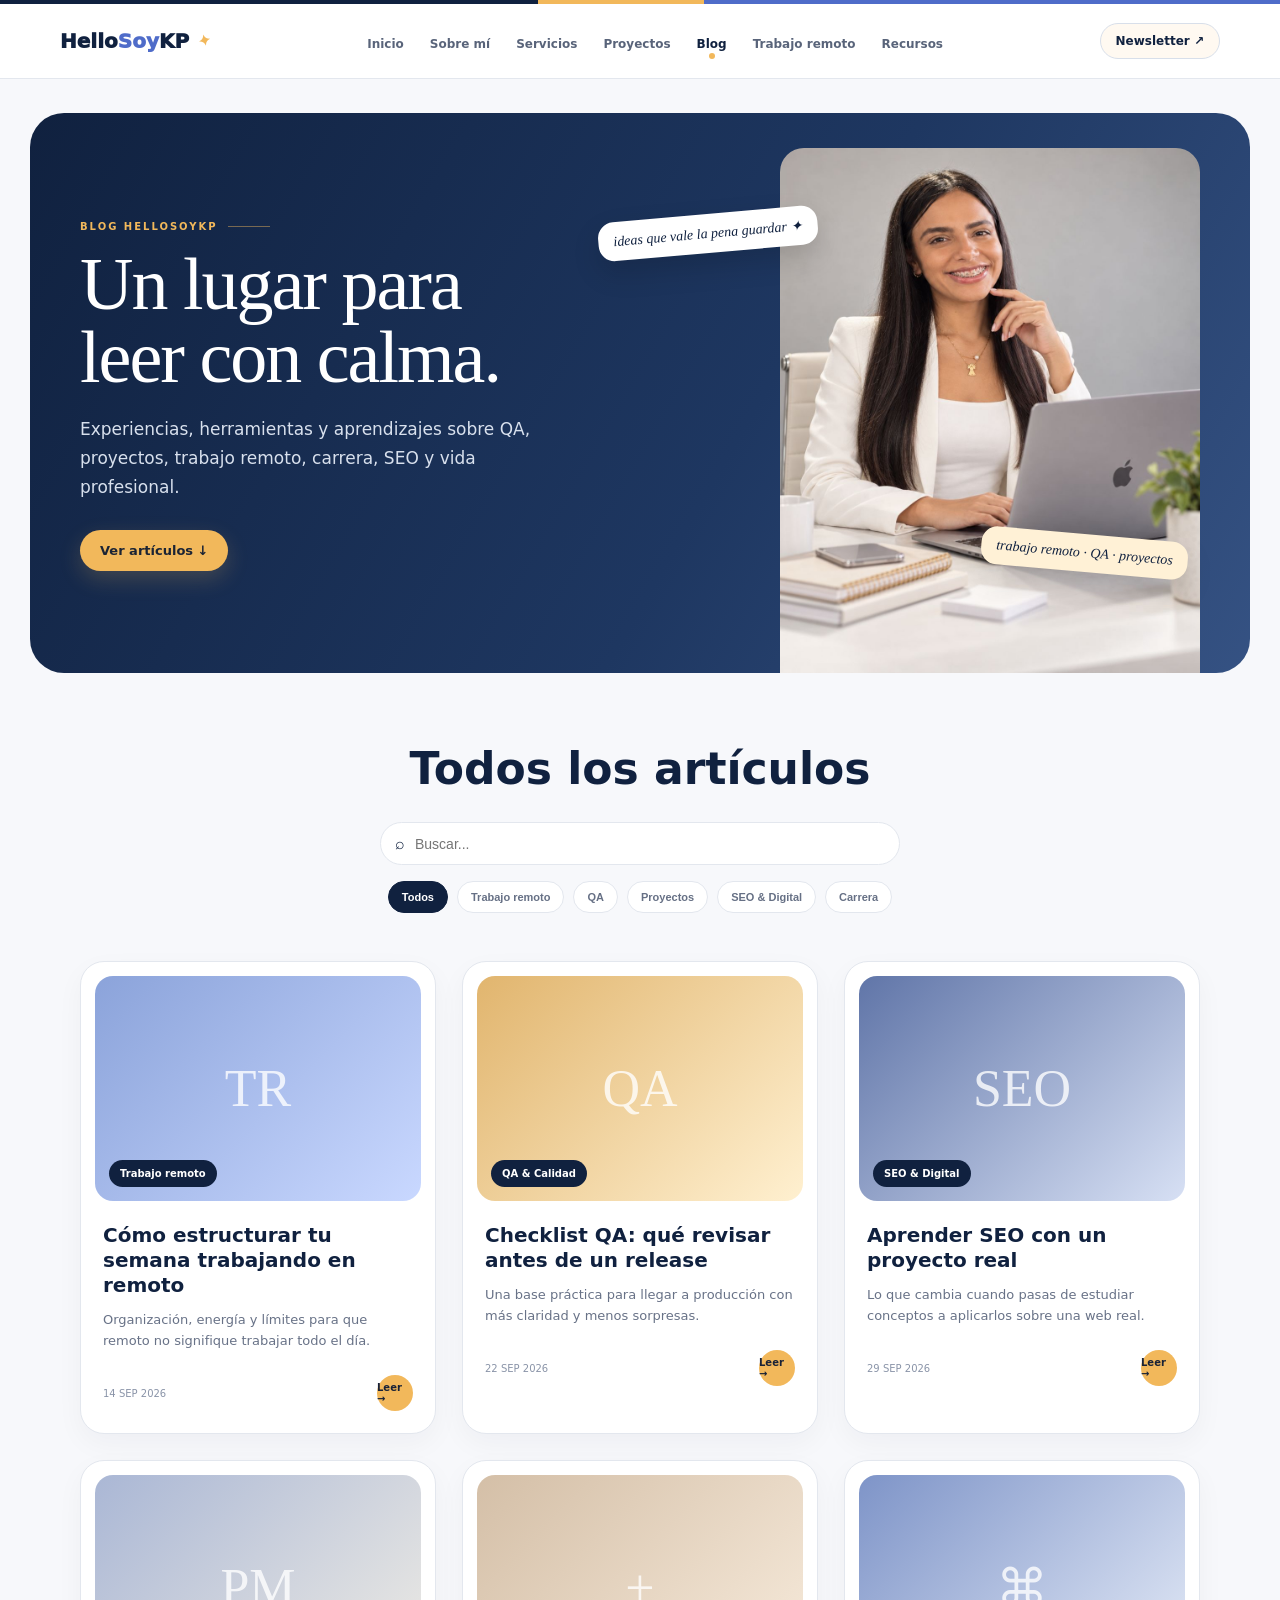
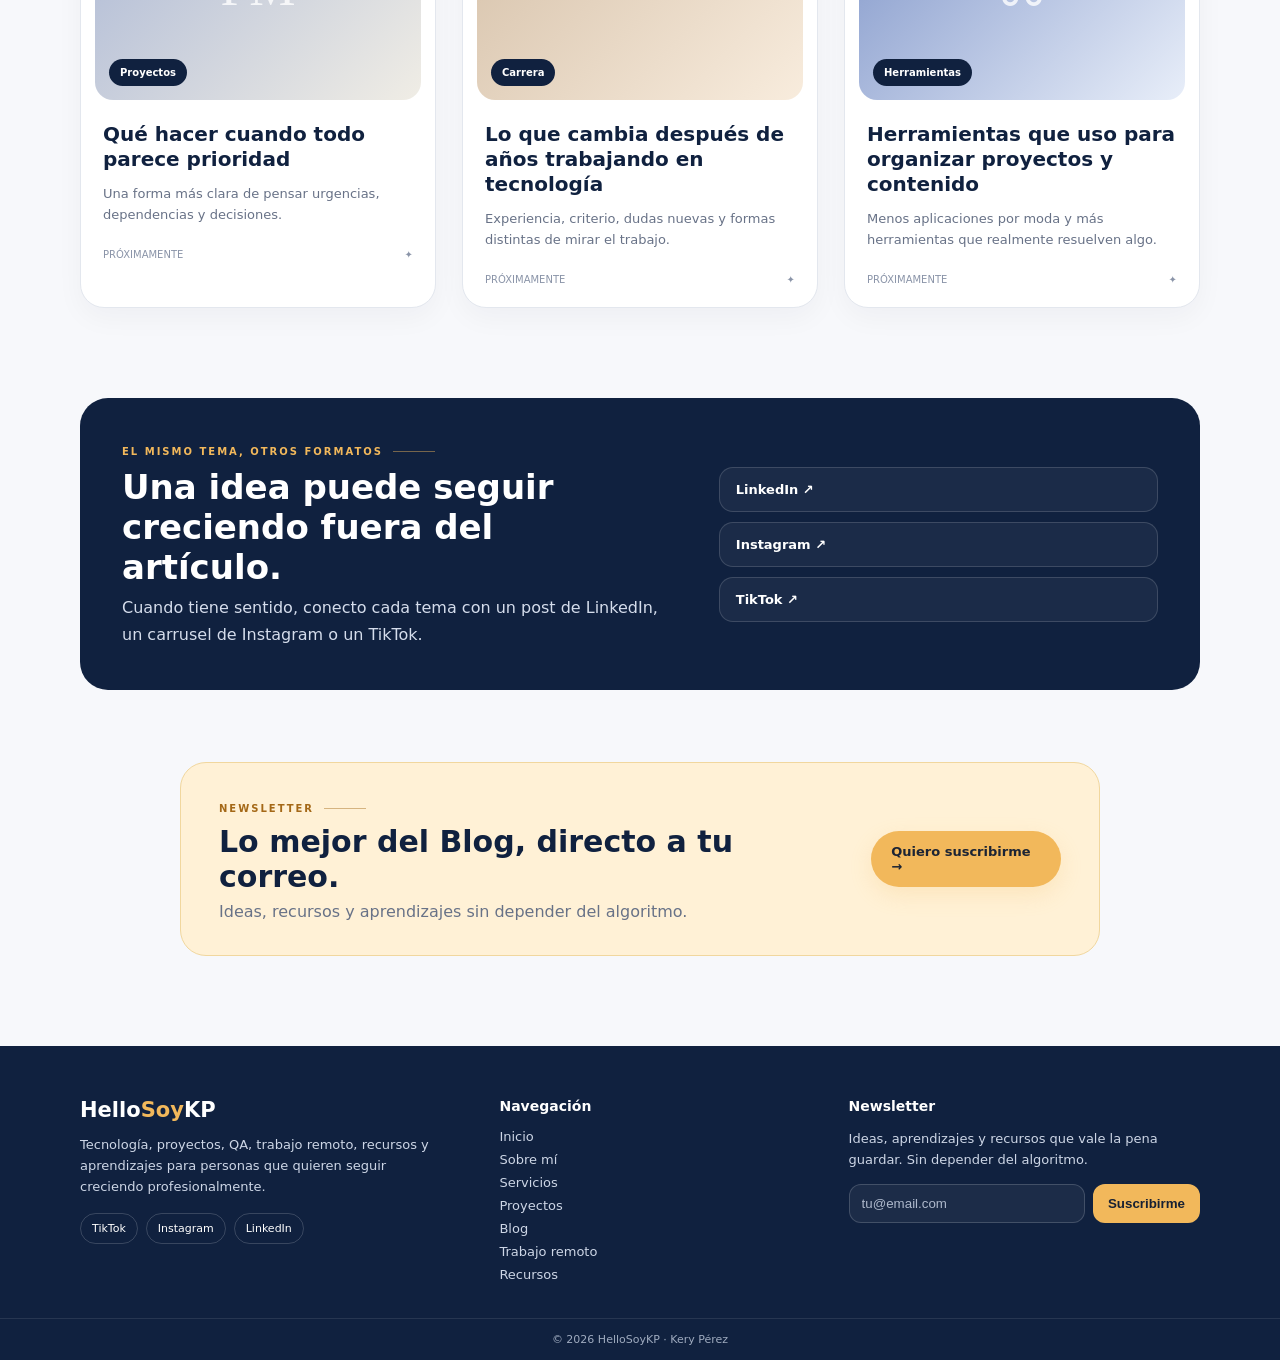
==== blog/index.html @ 7b509508 "Publica versión inicial de HelloSoyKP" ====
<!doctype html>
<html lang="es">
<head>
<meta charset="utf-8">
<meta name="viewport" content="width=device-width,initial-scale=1">
<title>Blog | HelloSoyKP</title>
<meta name="description" content="Artículos sobre trabajo remoto, proyectos, equipos, QA, calidad, SEO, carrera y herramientas digitales.">
<link rel="canonical" href="https://kaph21.github.io/hellosoykp/blog/">
<meta property="og:type" content="website">
<meta property="og:title" content="Blog | HelloSoyKP">
<meta property="og:description" content="Artículos sobre trabajo remoto, proyectos, equipos, QA, calidad, SEO, carrera y herramientas digitales.">
<meta property="og:url" content="https://kaph21.github.io/hellosoykp/blog/">
<meta property="og:site_name" content="HelloSoyKP">
<script type="application/ld+json">{"@context": "https://schema.org", "@type": "Person", "name": "Kery Pérez", "url": "https://kaph21.github.io/hellosoykp/", "sameAs": ["https://www.linkedin.com/in/kandreinaperez/", "https://www.instagram.com/hellosoykp", "https://www.tiktok.com/@hellosoykp"], "knowsAbout": ["Tecnología", "QA y calidad", "Gestión de proyectos", "Trabajo remoto", "SEO y optimización digital"]}</script>
<link rel="stylesheet" href="../assets/css/global.css">
<link rel="stylesheet" href="../assets/css/blog.css">
</head>
<body>

<header class="site-header"><div class="header-inner">
<a class="brand" href="../index.html"><span>Hello<span class="soy">Soy</span>KP</span><span class="brand-mark">✦</span></a>
<nav class="site-nav"><a class="" href="../index.html">Inicio</a><a class="" href="../sobre-mi/index.html">Sobre mí</a><a class="" href="../servicios/index.html">Servicios</a><a class="" href="../proyectos/index.html">Proyectos</a><a class="active" href="../blog/index.html">Blog</a><a class="" href="../trabajo-remoto/index.html">Trabajo remoto</a><a class="" href="../recursos/index.html">Recursos</a></nav>
<a class="header-cta" href="../index.html#newsletter">Newsletter ↗</a>
</div></header>


<main>
<section class="blog-cover">
  <div class="blog-cover-inner">
    <div class="blog-cover-copy">
      <span class="eyebrow">Blog HelloSoyKP</span>
      <h1>Un lugar para leer con calma.</h1>
      <p>Experiencias, herramientas y aprendizajes sobre QA, proyectos, trabajo remoto, carrera, SEO y vida profesional.</p>
      <a class="btn primary" href="#articulos">Ver artículos ↓</a>
    </div>
    <div class="blog-cover-visual">
      <img src="../assets/images/kery-escritorio.jpg" alt="Kery Pérez trabajando frente a una laptop">
      <span class="cover-note note-a">ideas que vale la pena guardar ✦</span>
      <span class="cover-note note-b">trabajo remoto · QA · proyectos</span>
    </div>
  </div>
</section>

<section class="blog-intro-band">
  <div class="blog-intro-inner">
    <h2>Todos los artículos</h2>
    <div class="blog-tools">
      <div class="blog-search"><span>⌕</span><input type="search" placeholder="Buscar..."></div>
      <div class="blog-filter-row">
        <button class="active">Todos</button>
        <button>Trabajo remoto</button>
        <button>QA</button>
        <button>Proyectos</button>
        <button>SEO & Digital</button>
        <button>Carrera</button>
      </div>
    </div>
  </div>
</section>

<section class="posts-grid" id="articulos">
  <article class="post-card">
    <div class="post-image cover-remote"><span class="post-badge">Trabajo remoto</span><strong>TR</strong></div>
    <div class="post-body">
      <h3>Cómo estructurar tu semana trabajando en remoto</h3>
      <p>Organización, energía y límites para que remoto no signifique trabajar todo el día.</p>
      <div class="post-meta"><span>14 SEP 2026</span><a href="#">Leer →</a></div>
    </div>
  </article>

  <article class="post-card">
    <div class="post-image cover-qa"><span class="post-badge">QA & Calidad</span><strong>QA</strong></div>
    <div class="post-body">
      <h3>Checklist QA: qué revisar antes de un release</h3>
      <p>Una base práctica para llegar a producción con más claridad y menos sorpresas.</p>
      <div class="post-meta"><span>22 SEP 2026</span><a href="#">Leer →</a></div>
    </div>
  </article>

  <article class="post-card">
    <div class="post-image cover-seo"><span class="post-badge">SEO & Digital</span><strong>SEO</strong></div>
    <div class="post-body">
      <h3>Aprender SEO con un proyecto real</h3>
      <p>Lo que cambia cuando pasas de estudiar conceptos a aplicarlos sobre una web real.</p>
      <div class="post-meta"><span>29 SEP 2026</span><a href="#">Leer →</a></div>
    </div>
  </article>

  <article class="post-card">
    <div class="post-image cover-projects"><span class="post-badge">Proyectos</span><strong>PM</strong></div>
    <div class="post-body">
      <h3>Qué hacer cuando todo parece prioridad</h3>
      <p>Una forma más clara de pensar urgencias, dependencias y decisiones.</p>
      <div class="post-meta"><span>PRÓXIMAMENTE</span><span>✦</span></div>
    </div>
  </article>

  <article class="post-card">
    <div class="post-image cover-career"><span class="post-badge">Carrera</span><strong>+</strong></div>
    <div class="post-body">
      <h3>Lo que cambia después de años trabajando en tecnología</h3>
      <p>Experiencia, criterio, dudas nuevas y formas distintas de mirar el trabajo.</p>
      <div class="post-meta"><span>PRÓXIMAMENTE</span><span>✦</span></div>
    </div>
  </article>

  <article class="post-card">
    <div class="post-image cover-tools"><span class="post-badge">Herramientas</span><strong>⌘</strong></div>
    <div class="post-body">
      <h3>Herramientas que uso para organizar proyectos y contenido</h3>
      <p>Menos aplicaciones por moda y más herramientas que realmente resuelven algo.</p>
      <div class="post-meta"><span>PRÓXIMAMENTE</span><span>✦</span></div>
    </div>
  </article>
</section>

<section class="blog-social-band">
  <div>
    <span class="eyebrow">El mismo tema, otros formatos</span>
    <h2>Una idea puede seguir creciendo fuera del artículo.</h2>
    <p>Cuando tiene sentido, conecto cada tema con un post de LinkedIn, un carrusel de Instagram o un TikTok.</p>
  </div>
  <div class="social-mini-grid">
    <a href="https://www.linkedin.com/in/kandreinaperez/" target="_blank">LinkedIn ↗</a>
    <a href="https://www.instagram.com/hellosoykp" target="_blank">Instagram ↗</a>
    <a href="https://www.tiktok.com/@hellosoykp" target="_blank">TikTok ↗</a>
  </div>
</section>

<section class="blog-newsletter">
  <div>
    <span class="eyebrow">Newsletter</span>
    <h2>Lo mejor del Blog, directo a tu correo.</h2>
    <p>Ideas, recursos y aprendizajes sin depender del algoritmo.</p>
  </div>
  <a class="btn primary" href="../index.html#newsletter">Quiero suscribirme →</a>
</section>
</main>

<footer class="footer-shell">
<div class="footer-grid">
<div class="footer-brand"><strong>Hello<span>Soy</span>KP</strong>
<p>Tecnología, proyectos, QA, trabajo remoto, recursos y aprendizajes para personas que quieren seguir creciendo profesionalmente.</p>
<div class="footer-social"><a href="https://www.tiktok.com/@hellosoykp" target="_blank">TikTok</a><a href="https://www.instagram.com/hellosoykp" target="_blank">Instagram</a><a href="https://www.linkedin.com/in/kandreinaperez/" target="_blank">LinkedIn</a></div></div>
<div><h3>Navegación</h3><div class="footer-nav">
<a href="../index.html">Inicio</a><a href="../sobre-mi/index.html">Sobre mí</a><a href="../servicios/index.html">Servicios</a><a href="../proyectos/index.html">Proyectos</a><a href="../blog/index.html">Blog</a><a href="../trabajo-remoto/index.html">Trabajo remoto</a><a href="../recursos/index.html">Recursos</a>
</div></div>
<div class="footer-news"><h3>Newsletter</h3><p>Ideas, aprendizajes y recursos que vale la pena guardar. Sin depender del algoritmo.</p>
<div class="footer-form"><input type="email" placeholder="tu@email.com"><button type="button">Suscribirme</button></div></div>
</div><div class="footer-bottom">© 2026 HelloSoyKP · Kery Pérez</div>
</footer>
</body></html>
---- assets/css/global.css ----
:root{
  --bg:#F7F8FB;
  --paper:#FFFFFF;
  --ink:#10213F;
  --ink-2:#243858;
  --muted:#687287;
  --line:#E3E7EE;
  --navy:#10213F;
  --navy-2:#1B3157;
  --blue:#4F6CC9;
  --sky:#C9D8FF;
  --sky-soft:#EDF3FF;
  --cream:#FFF9F1;
  --sand:#F5E5D1;
  --gold:#F2B85B;
  --gold-soft:#FFF1D6;
}
*{box-sizing:border-box}
html{scroll-behavior:smooth}
body{
  margin:0;background:var(--bg);color:var(--ink);
  font-family:Inter,ui-sans-serif,system-ui,-apple-system,BlinkMacSystemFont,"Segoe UI",sans-serif;
  -webkit-font-smoothing:antialiased;
}
a{text-decoration:none;color:inherit}
.wrap{width:min(1160px,calc(100% - 48px));margin:auto}
.eyebrow{
  display:inline-flex;align-items:center;gap:10px;
  font-size:10px;font-weight:900;letter-spacing:2px;text-transform:uppercase;color:var(--blue)
}
.eyebrow:after{content:"";width:42px;height:1px;background:currentColor;opacity:.45}
.btn{
  display:inline-flex;align-items:center;justify-content:center;gap:9px;
  padding:13px 20px;border-radius:999px;font-weight:850;font-size:13px;
  transition:transform .18s ease,box-shadow .18s ease
}
.btn:hover{transform:translateY(-2px)}
.btn.primary{background:var(--gold);color:#1C2434;box-shadow:0 8px 22px rgba(242,184,91,.2)}
.btn.secondary{border:1px solid #D8DFEA;background:#fff;color:var(--ink)}
.txtlink{font-weight:850;color:var(--blue)}

/* HEADER — identidad propia, no pill flotante */
.site-header{
  background:#fff;border-bottom:1px solid var(--line);position:relative;z-index:20
}
.site-header:before{
  content:"";position:absolute;top:0;left:0;right:0;height:4px;
  background:linear-gradient(90deg,var(--navy) 0 42%,var(--gold) 42% 55%,var(--blue) 55% 100%)
}
.header-inner{
  width:min(1160px,calc(100% - 48px));margin:auto;min-height:78px;
  display:grid;grid-template-columns:auto 1fr auto;align-items:center;gap:34px;padding-top:4px
}
.brand{display:flex;align-items:center;gap:9px;font-size:20px;font-weight:950;color:var(--navy)}
.brand .soy{color:var(--blue)}
.brand-mark{color:var(--gold);font-size:15px;transform:rotate(-14deg)}
.site-nav{display:flex;justify-content:center;gap:26px;align-items:center}
.site-nav a{font-size:12px;font-weight:700;color:#59647A;position:relative;padding:29px 0 24px}
.site-nav a:hover,.site-nav a.active{color:var(--navy)}
.site-nav a.active:after{
  content:"";position:absolute;left:50%;bottom:16px;transform:translateX(-50%);
  width:6px;height:6px;border-radius:50%;background:var(--gold)
}
.header-cta{
  border:1px solid #D8DFEA;border-radius:999px;padding:10px 15px;
  font-size:12px;font-weight:850;color:var(--navy);background:var(--cream)
}

/* FOOTER */
.footer-shell{margin-top:90px;background:var(--navy);color:#fff}
.footer-grid{
  width:min(1120px,92%);margin:auto;padding:52px 0 36px;
  display:grid;grid-template-columns:1fr .8fr 1fr;gap:68px
}
.footer-grid h3{margin:0 0 15px;font-size:14px;color:#fff}
.footer-brand strong{font-size:21px}.footer-brand strong span{color:var(--gold)}
.footer-brand p,.footer-news p{font-size:13px;line-height:1.6;color:#CDD6E6}
.footer-nav{display:grid;gap:8px}.footer-nav a{font-size:13px;color:#CDD6E6}
.footer-nav a:hover{color:#fff}
.footer-social{display:flex;gap:8px;flex-wrap:wrap;margin-top:16px}
.footer-social a{border:1px solid #ffffff2b;border-radius:999px;padding:8px 11px;font-size:11px;color:#fff}
.footer-form{display:flex;gap:8px;margin-top:13px}
.footer-form input{flex:1;min-width:0;border:1px solid #ffffff2b;background:#ffffff0d;color:#fff;border-radius:12px;padding:11px 12px}
.footer-form input::placeholder{color:#AEB9CC}
.footer-form button{border:0;border-radius:12px;background:var(--gold);color:#172033;padding:11px 15px;font-weight:850}
.footer-bottom{border-top:1px solid #ffffff18;text-align:center;padding:14px 20px;color:#9FABBF;font-size:11px}

/* reusable decorative chips */
.brand-chip{
  display:inline-flex;align-items:center;padding:8px 12px;border-radius:999px;
  background:#fff;border:1px solid var(--line);font-size:11px;font-weight:800;color:var(--ink)
}
.brand-chip.gold{background:var(--gold-soft);border-color:#F4D49D}
.brand-chip.sky{background:var(--sky-soft);border-color:#D6E1FF}

@media(max-width:960px){
  .header-inner{grid-template-columns:1fr auto}
  .site-nav{grid-column:1/-1;justify-content:flex-start;overflow:auto;gap:18px;border-top:1px solid var(--line)}
  .site-nav a{padding:13px 0 15px;white-space:nowrap}
  .site-nav a.active:after{bottom:6px}
}
@media(max-width:760px){
  .wrap,.header-inner{width:min(94%,680px)}
  .header-cta{display:none}
  .footer-grid{grid-template-columns:1fr;gap:28px}
}
---- assets/css/blog.css ----
.blog-cover{
  width:min(1220px,96%);
  margin:34px auto 0;
  min-height:560px;
  border-radius:34px;
  overflow:hidden;
  background:linear-gradient(120deg,var(--navy),#1E3761 58%,#355283);
  color:#fff;
  position:relative
}
.blog-cover-inner{
  min-height:560px;
  display:grid;
  grid-template-columns:.88fr 1.12fr;
  gap:34px;
  align-items:center;
  width:min(1120px,92%);
  margin:auto
}
.blog-cover-copy h1{
  font:400 clamp(48px,6vw,74px)/.98 Georgia,serif;
  margin:14px 0 22px;
  letter-spacing:-2px
}
.blog-cover-copy p{
  color:#D8E0ED;
  font-size:17px;
  line-height:1.7;
  max-width:560px;
  margin:0 0 28px
}
.blog-cover-copy .eyebrow{color:var(--gold)}
.blog-cover-visual{
  height:560px;
  position:relative;
  align-self:end
}
.blog-cover-visual img{
  position:absolute;
  right:0;
  bottom:0;
  height:525px;
  width:auto;
  max-width:100%;
  object-fit:contain;
  object-position:center bottom;
  border-radius:24px 24px 0 0
}
.cover-note{
  position:absolute;
  z-index:3;
  padding:11px 15px;
  background:#fff;
  color:var(--navy);
  border-radius:16px;
  box-shadow:0 12px 28px rgba(0,0,0,.15);
  font:italic 14px Georgia,serif
}
.note-a{left:1%;top:18%;transform:rotate(-5deg)}
.note-b{right:2%;bottom:18%;transform:rotate(5deg);background:var(--gold-soft)}

.blog-intro-band{
  padding:70px 0 28px
}
.blog-intro-inner{
  width:min(1120px,92%);
  margin:auto
}
.blog-intro-inner h2{
  font-size:44px;
  margin:0 0 28px;
  text-align:center
}
.blog-tools{
  display:flex;
  flex-direction:column;
  gap:16px;
  align-items:center
}
.blog-search{
  width:min(520px,100%);
  border:1px solid var(--line);
  background:#fff;
  border-radius:999px;
  padding:11px 14px;
  display:flex;
  align-items:center;
  gap:8px
}
.blog-search input{
  border:0;outline:0;background:transparent;width:100%;font-size:14px
}
.blog-filter-row{
  display:flex;
  flex-wrap:wrap;
  gap:9px;
  justify-content:center
}
.blog-filter-row button{
  border:1px solid var(--line);
  background:#fff;
  border-radius:999px;
  padding:9px 13px;
  color:#667085;
  font-weight:800;
  font-size:11px
}
.blog-filter-row .active{
  background:var(--navy);
  color:#fff;
  border-color:var(--navy)
}

.posts-grid{
  width:min(1120px,92%);
  margin:20px auto 90px;
  display:grid;
  grid-template-columns:repeat(3,1fr);
  gap:26px
}
.post-card{
  background:#fff;
  border:1px solid var(--line);
  border-radius:24px;
  overflow:hidden;
  box-shadow:0 10px 28px rgba(23,35,61,.04)
}
.post-image{
  height:225px;
  margin:14px 14px 0;
  border-radius:18px;
  position:relative;
  display:grid;
  place-items:center;
  overflow:hidden
}
.post-image strong{
  font:400 52px Georgia,serif;
  color:#ffffffc9
}
.post-badge{
  position:absolute;
  left:14px;
  bottom:14px;
  background:var(--navy);
  color:#fff;
  padding:8px 11px;
  border-radius:999px;
  font-size:10px;
  font-weight:850
}
.cover-remote{background:linear-gradient(135deg,#8BA3DA,#C9D8FF)}
.cover-qa{background:linear-gradient(135deg,#E1B56E,#FFF0D0)}
.cover-seo{background:linear-gradient(135deg,#6075A8,#D7E0F4)}
.cover-projects{background:linear-gradient(135deg,#AAB7D5,#F0EDE5)}
.cover-career{background:linear-gradient(135deg,#D4BFA7,#F8ECDD)}
.cover-tools{background:linear-gradient(135deg,#7E94C8,#E8EEF9)}
.post-body{padding:22px}
.post-body h3{
  font-size:20px;
  line-height:1.25;
  margin:0 0 12px
}
.post-body p{
  color:var(--muted);
  font-size:13px;
  line-height:1.58;
  margin:0 0 24px
}
.post-meta{
  display:flex;
  justify-content:space-between;
  align-items:center;
  color:#8A94A8;
  font-size:10px
}
.post-meta a{
  width:36px;height:36px;border-radius:50%;
  background:var(--gold);
  display:grid;place-items:center;
  color:#192236;
  font-weight:900
}

.blog-social-band{
  width:min(1120px,92%);
  margin:0 auto 72px;
  background:var(--navy);
  color:#fff;
  border-radius:28px;
  padding:42px;
  display:grid;
  grid-template-columns:1.1fr .9fr;
  gap:60px;
  align-items:center
}
.blog-social-band .eyebrow{color:var(--gold)}
.blog-social-band h2{font-size:34px;margin:8px 0}
.blog-social-band p{color:#D5DDEC;line-height:1.65;margin:0}
.social-mini-grid{display:grid;gap:10px}
.social-mini-grid a{
  padding:14px 16px;border-radius:14px;border:1px solid #ffffff26;
  background:#ffffff0C;font-size:13px;font-weight:800
}

.blog-newsletter{
  width:min(920px,88%);
  margin:0 auto 90px;
  background:var(--gold-soft);
  border:1px solid #F1D79E;
  border-radius:26px;
  padding:34px 38px;
  display:flex;
  justify-content:space-between;
  align-items:center;
  gap:28px
}
.blog-newsletter .eyebrow{color:#A46817}
.blog-newsletter h2{font-size:30px;margin:8px 0}
.blog-newsletter p{color:var(--muted);margin:0}
@media(max-width:900px){
  .blog-cover-inner{grid-template-columns:1fr}
  .blog-cover-visual{height:430px}
  .blog-cover-visual img{height:420px;left:50%;right:auto;transform:translateX(-50%)}
  .posts-grid{grid-template-columns:1fr 1fr}
  .blog-social-band{grid-template-columns:1fr}
}
@media(max-width:640px){
  .posts-grid{grid-template-columns:1fr}
  .blog-newsletter{display:block}
  .blog-newsletter a{margin-top:18px}
}
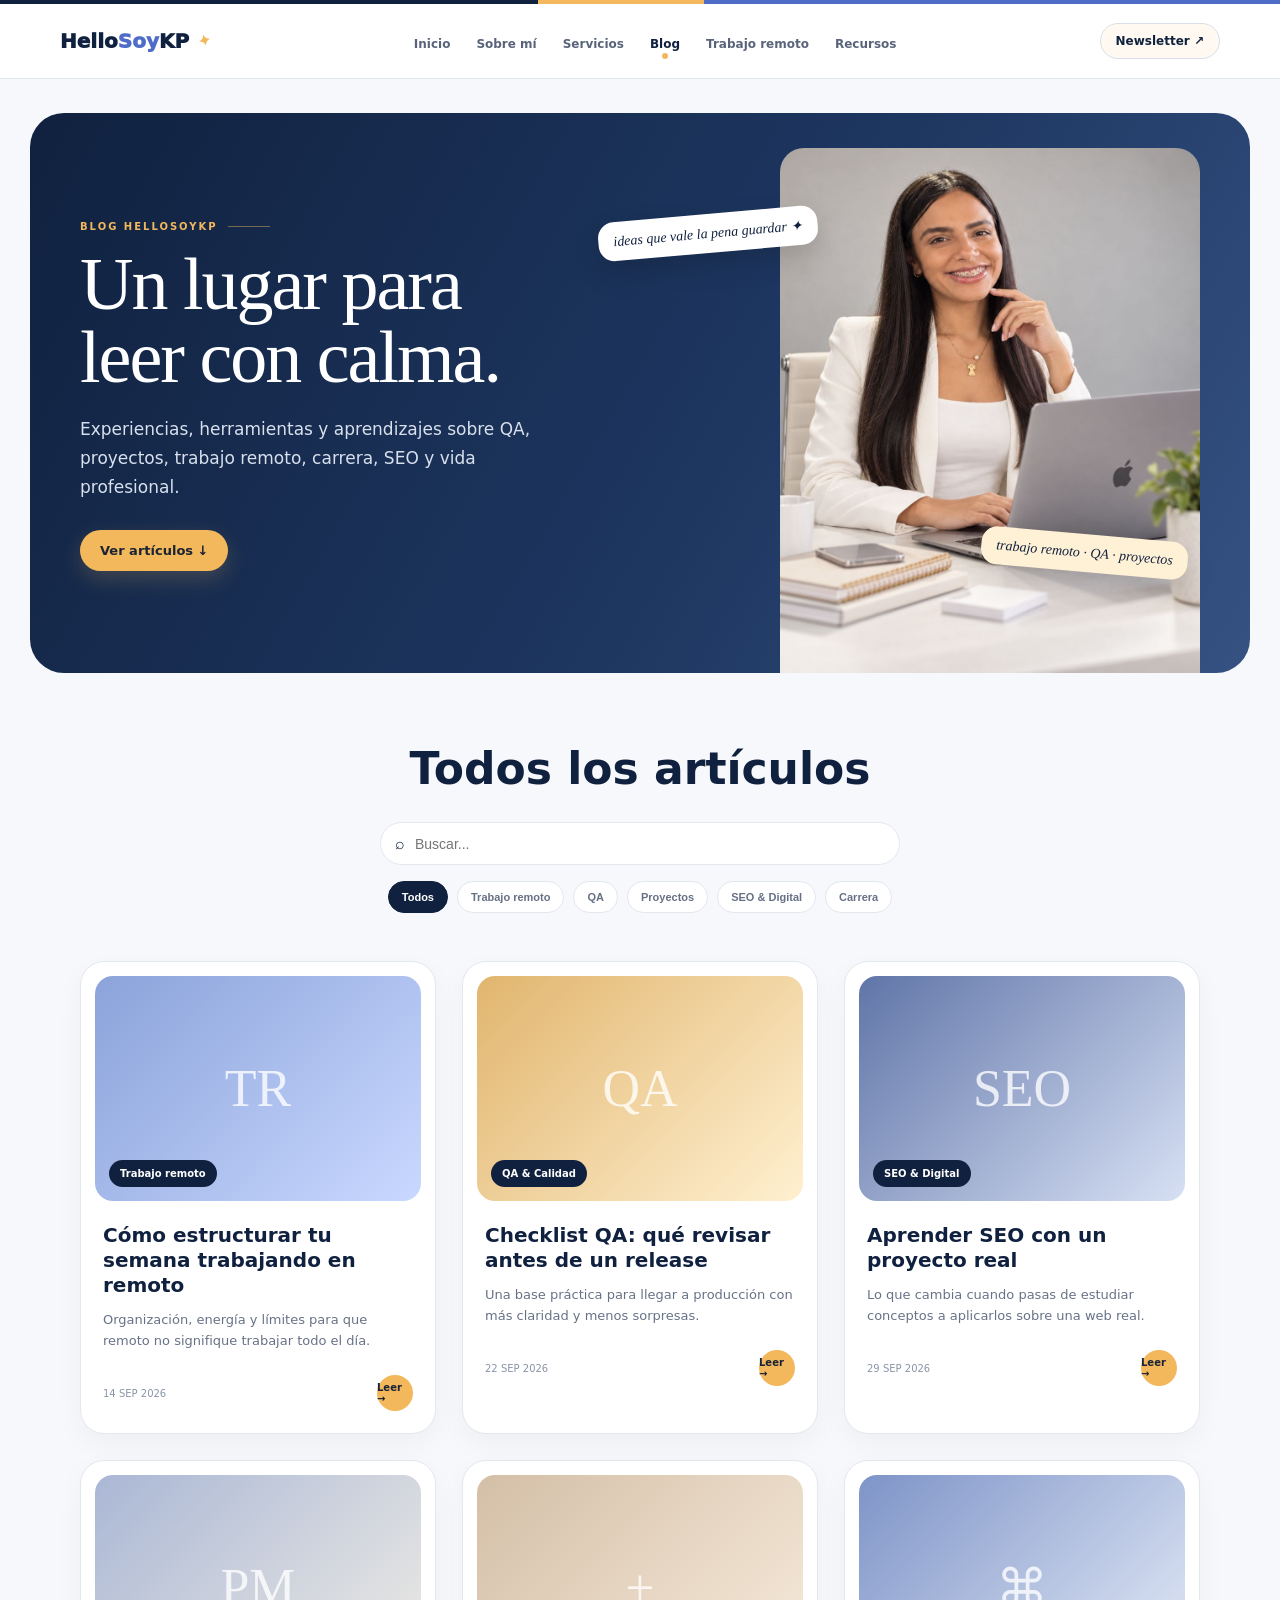
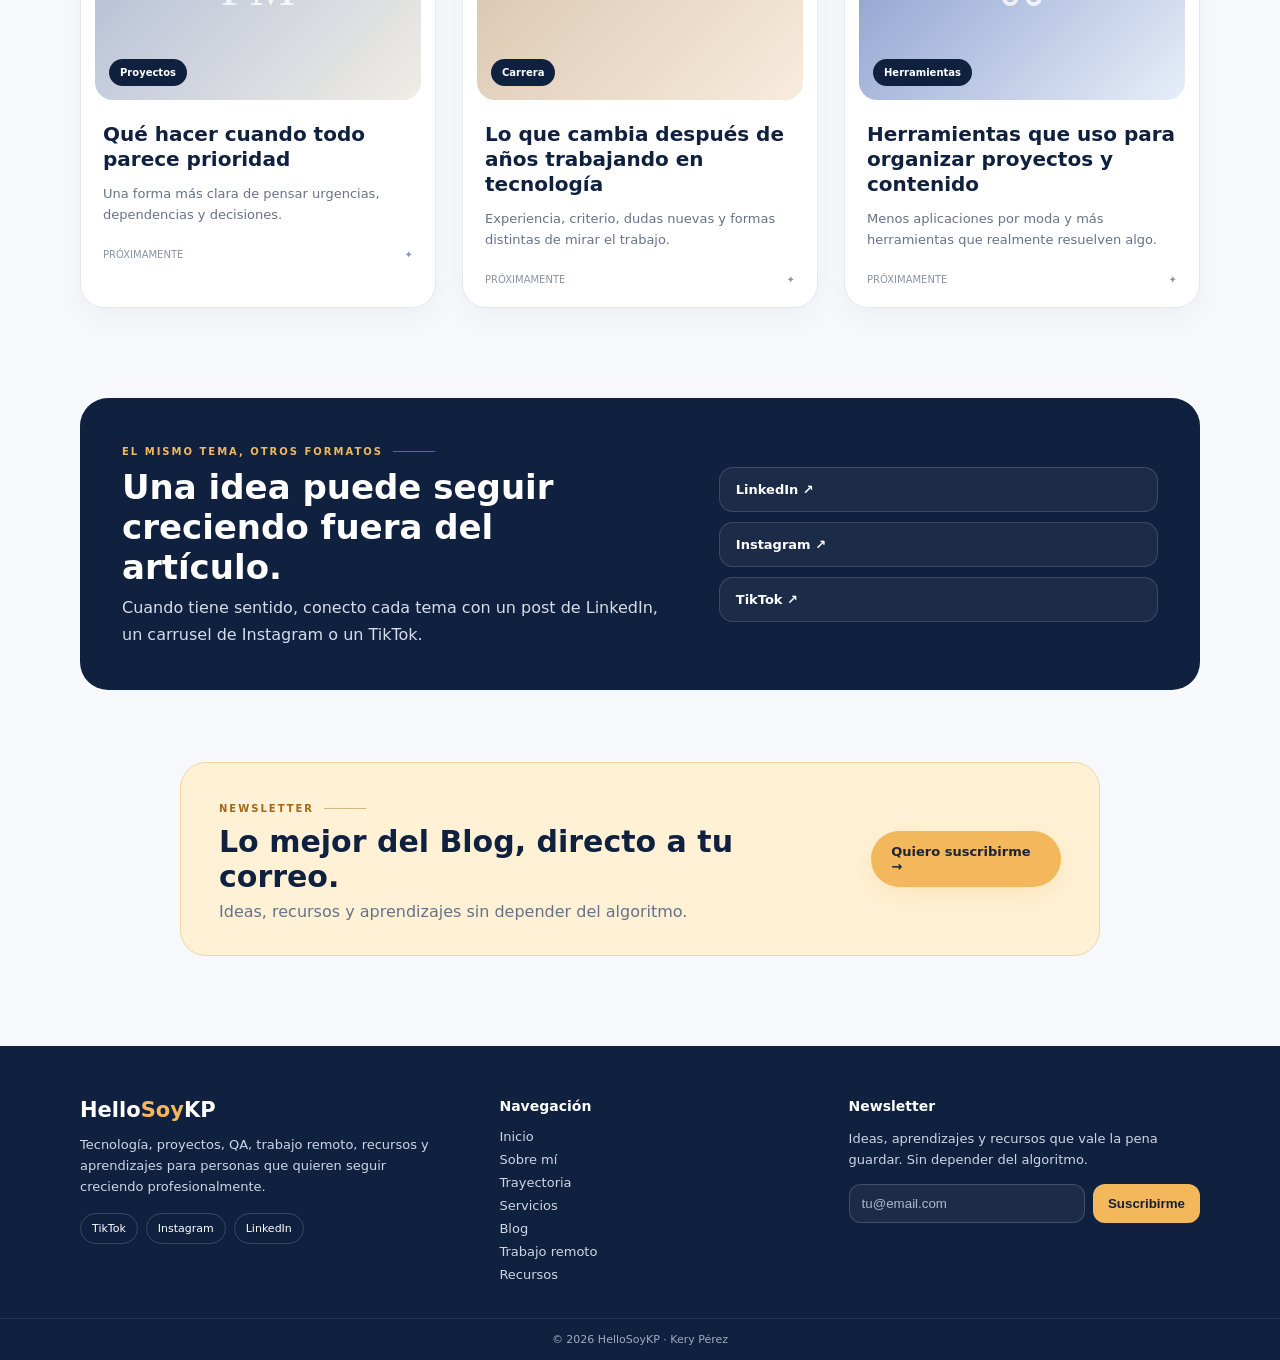
==== commit 3978856f: "actualizaciones de recursos y otras cosas" ====
--- a/blog/index.html
+++ b/blog/index.html
@@ -5,13 +5,13 @@
 <meta name="viewport" content="width=device-width,initial-scale=1">
 <title>Blog | HelloSoyKP</title>
 <meta name="description" content="Artículos sobre trabajo remoto, proyectos, equipos, QA, calidad, SEO, carrera y herramientas digitales.">
-<link rel="canonical" href="https://kaph21.github.io/hellosoykp/blog/">
+<link rel="canonical" href="https://hellosoykp.github.io/hellosoykp/blog/">
 <meta property="og:type" content="website">
 <meta property="og:title" content="Blog | HelloSoyKP">
 <meta property="og:description" content="Artículos sobre trabajo remoto, proyectos, equipos, QA, calidad, SEO, carrera y herramientas digitales.">
-<meta property="og:url" content="https://kaph21.github.io/hellosoykp/blog/">
+<meta property="og:url" content="https://hellosoykp.github.io/hellosoykp/blog/">
 <meta property="og:site_name" content="HelloSoyKP">
-<script type="application/ld+json">{"@context": "https://schema.org", "@type": "Person", "name": "Kery Pérez", "url": "https://kaph21.github.io/hellosoykp/", "sameAs": ["https://www.linkedin.com/in/kandreinaperez/", "https://www.instagram.com/hellosoykp", "https://www.tiktok.com/@hellosoykp"], "knowsAbout": ["Tecnología", "QA y calidad", "Gestión de proyectos", "Trabajo remoto", "SEO y optimización digital"]}</script>
+<script type="application/ld+json">{"@context": "https://schema.org", "@type": "Person", "name": "Kery Pérez", "url": "https://hellosoykp.github.io/hellosoykp/", "sameAs": ["https://www.linkedin.com/in/kandreinaperez/", "https://www.instagram.com/hellosoykp", "https://www.tiktok.com/@hellosoykp"], "knowsAbout": ["Tecnología", "QA y calidad", "Gestión de proyectos", "Trabajo remoto", "SEO y optimización digital"]}</script>
 <link rel="stylesheet" href="../assets/css/global.css">
 <link rel="stylesheet" href="../assets/css/blog.css">
 </head>
@@ -19,7 +19,7 @@
 
 <header class="site-header"><div class="header-inner">
 <a class="brand" href="../index.html"><span>Hello<span class="soy">Soy</span>KP</span><span class="brand-mark">✦</span></a>
-<nav class="site-nav"><a class="" href="../index.html">Inicio</a><a class="" href="../sobre-mi/index.html">Sobre mí</a><a class="" href="../servicios/index.html">Servicios</a><a class="" href="../proyectos/index.html">Proyectos</a><a class="active" href="../blog/index.html">Blog</a><a class="" href="../trabajo-remoto/index.html">Trabajo remoto</a><a class="" href="../recursos/index.html">Recursos</a></nav>
+<nav class="site-nav"><a class="" href="../index.html">Inicio</a><a class="" href="../sobre-mi/index.html">Sobre mí</a><a class="" href="../servicios/index.html">Servicios</a><a class="active" href="../blog/index.html">Blog</a><a class="" href="../trabajo-remoto/index.html">Trabajo remoto</a><a class="" href="../recursos/index.html">Recursos</a></nav>
 <a class="header-cta" href="../index.html#newsletter">Newsletter ↗</a>
 </div></header>
 
@@ -143,7 +143,7 @@
 <p>Tecnología, proyectos, QA, trabajo remoto, recursos y aprendizajes para personas que quieren seguir creciendo profesionalmente.</p>
 <div class="footer-social"><a href="https://www.tiktok.com/@hellosoykp" target="_blank">TikTok</a><a href="https://www.instagram.com/hellosoykp" target="_blank">Instagram</a><a href="https://www.linkedin.com/in/kandreinaperez/" target="_blank">LinkedIn</a></div></div>
 <div><h3>Navegación</h3><div class="footer-nav">
-<a href="../index.html">Inicio</a><a href="../sobre-mi/index.html">Sobre mí</a><a href="../servicios/index.html">Servicios</a><a href="../proyectos/index.html">Proyectos</a><a href="../blog/index.html">Blog</a><a href="../trabajo-remoto/index.html">Trabajo remoto</a><a href="../recursos/index.html">Recursos</a>
+<a href="../index.html">Inicio</a><a href="../sobre-mi/index.html">Sobre mí</a><a href="../portafolio/index.html">Trayectoria</a><a href="../servicios/index.html">Servicios</a><a href="../blog/index.html">Blog</a><a href="../trabajo-remoto/index.html">Trabajo remoto</a><a href="../recursos/index.html">Recursos</a>
 </div></div>
 <div class="footer-news"><h3>Newsletter</h3><p>Ideas, aprendizajes y recursos que vale la pena guardar. Sin depender del algoritmo.</p>
 <div class="footer-form"><input type="email" placeholder="tu@email.com"><button type="button">Suscribirme</button></div></div>
